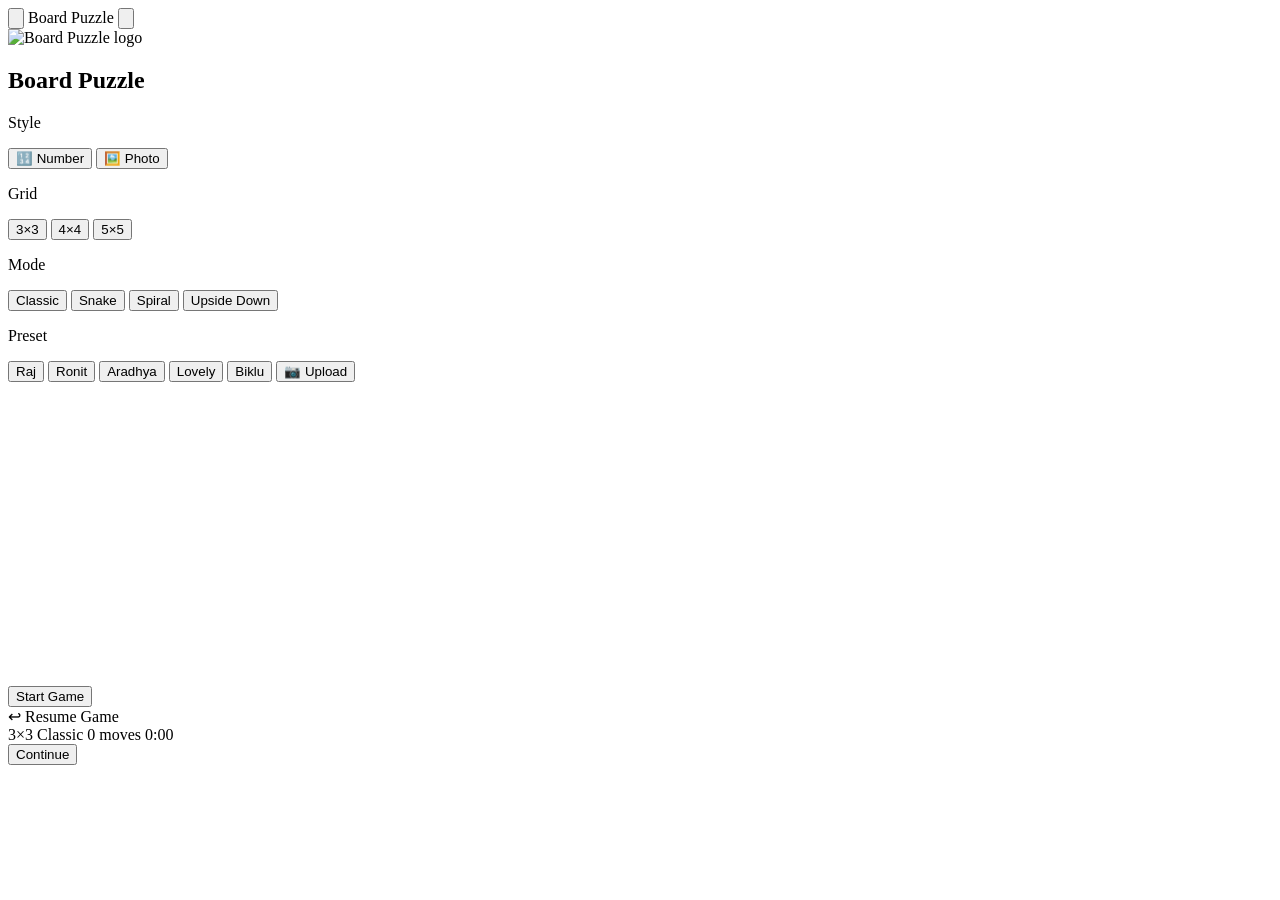
==== index.html @ 01c14b77 "Create index.html" ====
<!DOCTYPE html>
<html lang="en">
<head>
  <meta charset="UTF-8">
  <meta name="viewport" content="width=device-width, initial-scale=1.0, viewport-fit=cover">
  <meta name="theme-color" content="#8B5E3C" media="(prefers-color-scheme: light)">
  <meta name="theme-color" content="#130C04"  media="(prefers-color-scheme: dark)">
  <meta name="description" content="Board Puzzle — Premium offline sliding puzzle game">
  <meta name="apple-mobile-web-app-capable" content="yes">
  <meta name="apple-mobile-web-app-status-bar-style" content="default">
  <meta name="apple-mobile-web-app-title" content="Board Puzzle">

  <!-- Security: disable right-click / context menu -->
  <meta name="format-detection" content="telephone=no">

  <title>Board Puzzle</title>

  <link rel="manifest" href="manifest.json">
  <link rel="apple-touch-icon" href="assets/logo.png">
  <link rel="icon" type="image/png" href="assets/logo.png">

  <link rel="stylesheet" href="css/style.css">
  <link rel="stylesheet" href="css/popup.css">
</head>

<body>
<!-- ── Security: disable context menu & image save ──────────────────────── -->
<script>
  document.addEventListener('contextmenu', e => e.preventDefault());
  document.addEventListener('selectstart', e => e.preventDefault());
  document.addEventListener('dragstart',   e => e.preventDefault());
</script>

<!-- ════════════════════════════════════════════════════════════════════════
     HOME PAGE
════════════════════════════════════════════════════════════════════════ -->
<main class="home-page">

  <!-- ── Top bar ──────────────────────────────────────────────────────── -->
  <header class="top-bar" role="banner">
    <!-- Info button (left) -->
    <button id="infoBtn" class="icon-btn" aria-label="Information">
      <svg viewBox="0 0 24 24" fill="none" stroke="currentColor" stroke-width="2" stroke-linecap="round" stroke-linejoin="round">
        <circle cx="12" cy="12" r="10"/>
        <line x1="12" y1="16" x2="12" y2="12"/>
        <line x1="12" y1="8"  x2="12.01" y2="8"/>
      </svg>
    </button>

    <!-- App title (center placeholder) -->
    <span class="sr-only">Board Puzzle</span>

    <!-- Dashboard button (right) -->
    <button id="dashBtn" class="icon-btn" aria-label="Dashboard">
      <svg viewBox="0 0 24 24" fill="none" stroke="currentColor" stroke-width="2" stroke-linecap="round" stroke-linejoin="round">
        <rect x="3" y="3" width="7" height="7" rx="1"/>
        <rect x="14" y="3" width="7" height="7" rx="1"/>
        <rect x="3" y="14" width="7" height="7" rx="1"/>
        <rect x="14" y="14" width="7" height="7" rx="1"/>
      </svg>
    </button>
  </header>

  <!-- ── Logo ─────────────────────────────────────────────────────────── -->
  <section class="logo-area" aria-label="App logo">
    <img src="assets/logo.png" alt="Board Puzzle logo" class="logo-img" loading="eager">
    <h1 class="logo-name">Board Puzzle</h1>
  </section>

  <!-- ── Style selector ───────────────────────────────────────────────── -->
  <section class="section" aria-label="Style selection">
    <p class="section-label">Style</p>
    <div class="style-selector" role="group" aria-label="Choose style">
      <button class="style-btn" data-style="number" aria-pressed="true">🔢 Number</button>
      <button class="style-btn" data-style="photo"  aria-pressed="false">🖼️ Photo</button>
    </div>
  </section>

  <!-- ── Grid selector ────────────────────────────────────────────────── -->
  <section class="section" aria-label="Grid size selection">
    <p class="section-label">Grid</p>
    <div class="grid-selector" role="group" aria-label="Choose grid size">
      <button class="grid-btn active" data-grid="3" aria-pressed="true">3×3</button>
      <button class="grid-btn"        data-grid="4" aria-pressed="false">4×4</button>
      <button class="grid-btn"        data-grid="5" aria-pressed="false">5×5</button>
    </div>
  </section>

  <!-- ── Mode selector (Number) ───────────────────────────────────────── -->
  <section class="section" id="numModeSection" aria-label="Number mode selection">
    <p class="section-label">Mode</p>
    <div class="mode-selector" role="group" aria-label="Choose number mode">
      <button class="mode-btn active" data-mode="classic"     aria-pressed="true">Classic</button>
      <button class="mode-btn"        data-mode="snake"       aria-pressed="false">Snake</button>
      <button class="mode-btn"        data-mode="spiral"      aria-pressed="false">Spiral</button>
      <button class="mode-btn"        data-mode="upside-down" aria-pressed="false">Upside Down</button>
    </div>
  </section>

  <!-- ── Preset selector (Photo) ──────────────────────────────────────── -->
  <section class="section hidden" id="photoModeSection" aria-label="Photo preset selection">
    <p class="section-label">Preset</p>
    <div class="preset-selector" role="group" aria-label="Choose photo preset">
      <button class="preset-btn active" data-preset="1" aria-pressed="true">Raj</button>
      <button class="preset-btn"        data-preset="2" aria-pressed="false">Ronit</button>
      <button class="preset-btn"        data-preset="3" aria-pressed="false">Aradhya</button>
      <button class="preset-btn"        data-preset="4" aria-pressed="false">Lovely</button>
      <button class="preset-btn"        data-preset="5" aria-pressed="false">Biklu</button>
      <button class="upload-btn" id="uploadBtn" aria-label="Upload your image">
        📷 Upload
      </button>
    </div>
    <input type="file" id="photoUpload" accept="image/*" style="display:none" aria-hidden="true">
  </section>

  <!-- ── Live Preview ──────────────────────────────────────────────────── -->
  <section class="preview-section" aria-label="Live board preview">
    <div class="preview-card" aria-hidden="true">
      <canvas id="previewCanvas" width="300" height="300" aria-label="Board preview"></canvas>
    </div>
  </section>

  <!-- ── Start button ──────────────────────────────────────────────────── -->
  <div class="start-btn-wrap">
    <button id="startBtn" class="start-btn" aria-label="Start new game">
      Start Game
    </button>
  </div>

  <!-- ── Resume card (shown if unfinished game exists) ─────────────────── -->
  <div class="resume-card" id="resumeCard" role="region" aria-label="Resume game">
    <div class="resume-header">↩ Resume Game</div>
    <div class="resume-info">
      <span class="resume-badge resume-grid">3×3</span>
      <span class="resume-badge resume-mode">Classic</span>
      <span class="resume-badge resume-moves">0 moves</span>
      <span class="resume-badge resume-time">0:00</span>
    </div>
    <button id="resumeBtn" class="resume-btn">Continue</button>
  </div>

</main><!-- /home-page -->


<!-- ════════════════════════════════════════════════════════════════════════
     DASHBOARD DRAWER (left slide-in)
════════════════════════════════════════════════════════════════════════ -->
<aside id="dashDrawer" class="drawer" role="complementary" aria-label="Dashboard">
  <div class="dash-inner">
    <!-- Rendered dynamically by dashboard.js -->
  </div>
</aside>


<!-- ════════════════════════════════════════════════════════════════════════
     INFO DRAWER (right slide-in)
════════════════════════════════════════════════════════════════════════ -->
<aside id="infoDrawer" class="drawer right" role="complementary" aria-label="Information">
  <!-- Rendered dynamically by app.js buildInfoDrawer() -->
</aside>


<!-- ── Scripts (order matters — dependencies before consumers) ─────────── -->
<script src="js/storage.js"></script>
<script src="js/sound.js"></script>
<script src="js/board.js"></script>
<script src="js/image.js"></script>
<script src="js/animation.js"></script>
<script src="js/dashboard.js"></script>
<script src="js/popup.js"></script>
<script src="js/app.js"></script>

</body>
</html>
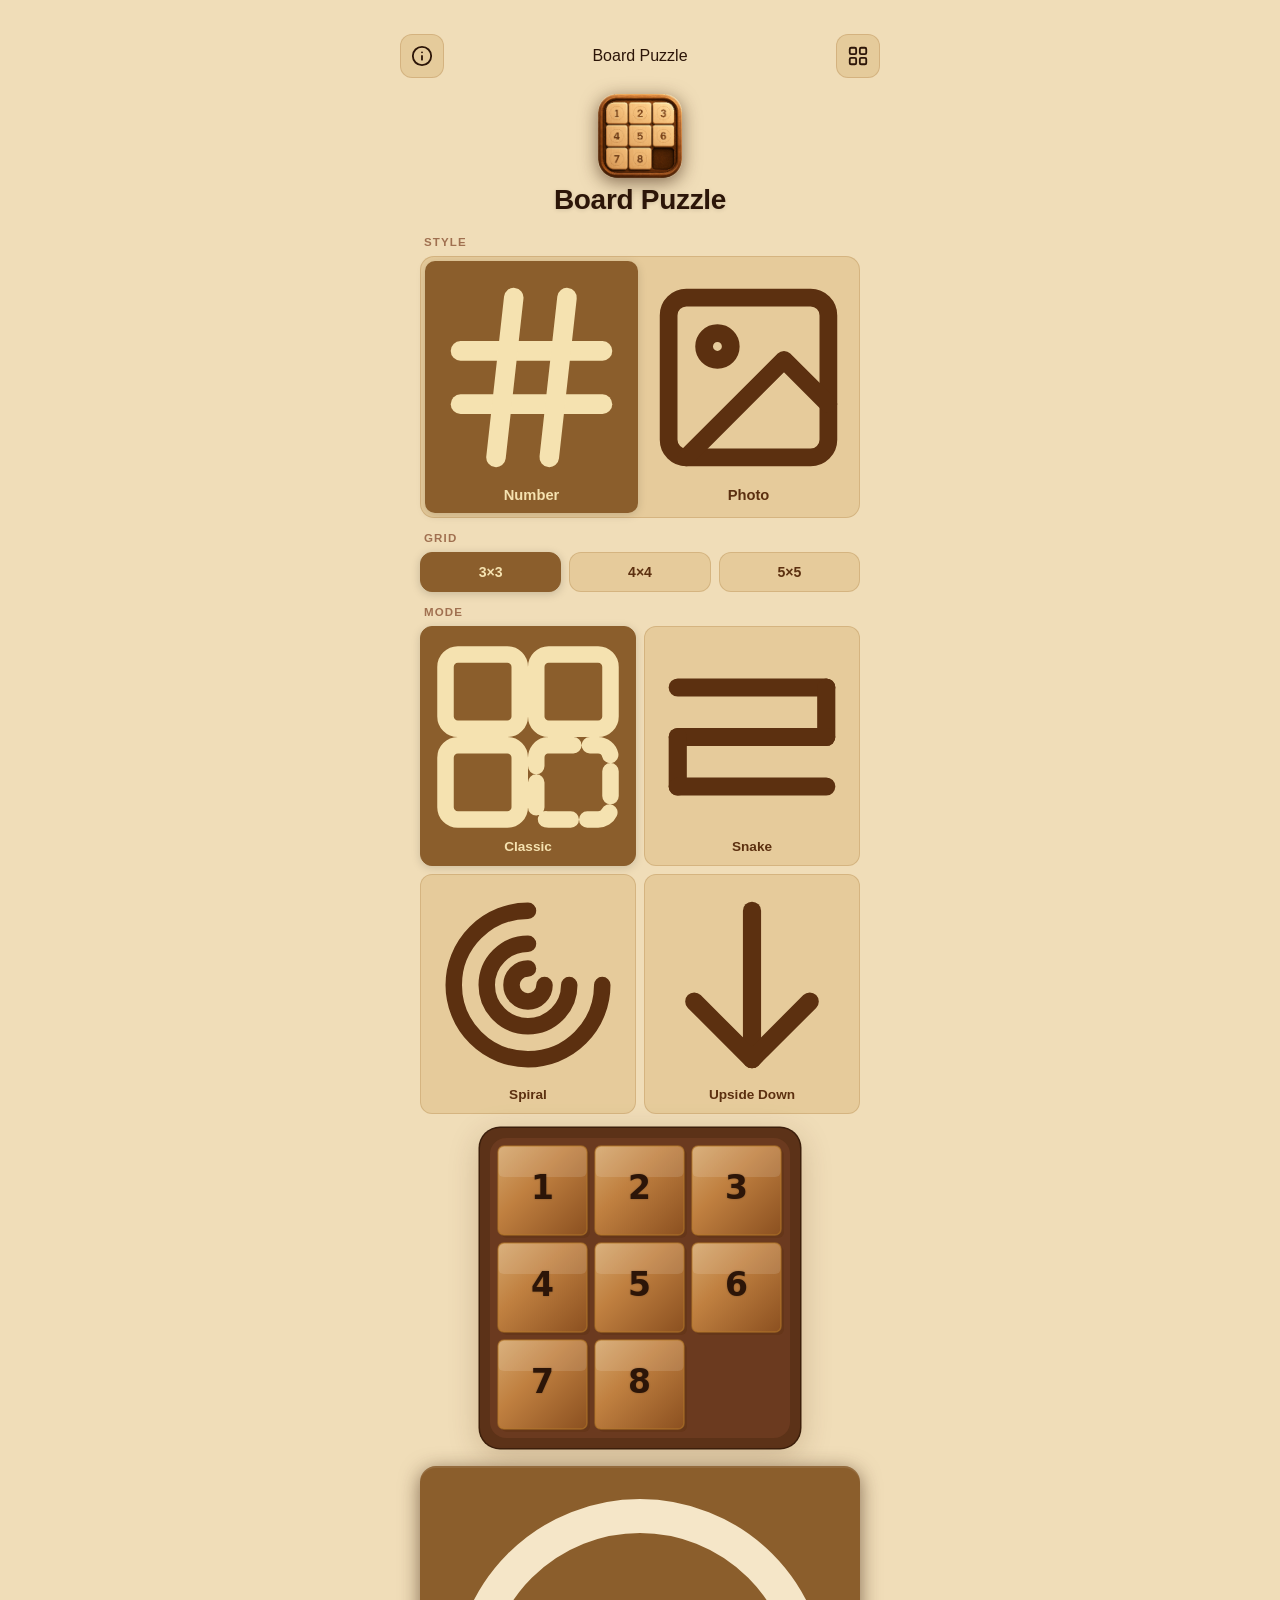
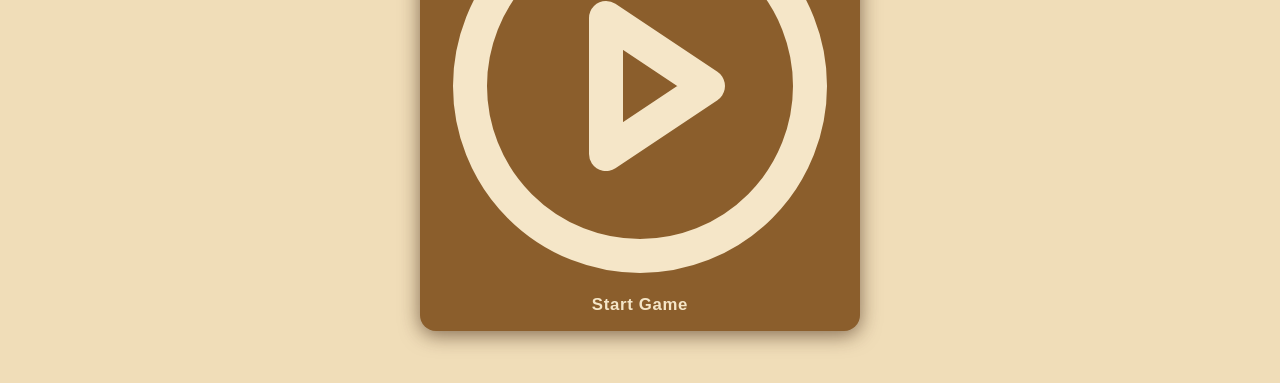
==== commit dcf5ac66: "Update index.html" ====
--- a/index.html
+++ b/index.html
@@ -9,74 +9,72 @@
   <meta name="apple-mobile-web-app-capable" content="yes">
   <meta name="apple-mobile-web-app-status-bar-style" content="default">
   <meta name="apple-mobile-web-app-title" content="Board Puzzle">
-
-  <!-- Security: disable right-click / context menu -->
   <meta name="format-detection" content="telephone=no">
-
   <title>Board Puzzle</title>
-
   <link rel="manifest" href="manifest.json">
   <link rel="apple-touch-icon" href="assets/logo.png">
   <link rel="icon" type="image/png" href="assets/logo.png">
-
   <link rel="stylesheet" href="css/style.css">
   <link rel="stylesheet" href="css/popup.css">
 </head>
-
 <body>
-<!-- ── Security: disable context menu & image save ──────────────────────── -->
 <script>
   document.addEventListener('contextmenu', e => e.preventDefault());
   document.addEventListener('selectstart', e => e.preventDefault());
   document.addEventListener('dragstart',   e => e.preventDefault());
 </script>
 
-<!-- ════════════════════════════════════════════════════════════════════════
-     HOME PAGE
-════════════════════════════════════════════════════════════════════════ -->
 <main class="home-page">
 
-  <!-- ── Top bar ──────────────────────────────────────────────────────── -->
+  <!-- ── Top bar ────────────────────────────────────────────────────── -->
   <header class="top-bar" role="banner">
-    <!-- Info button (left) -->
     <button id="infoBtn" class="icon-btn" aria-label="Information">
       <svg viewBox="0 0 24 24" fill="none" stroke="currentColor" stroke-width="2" stroke-linecap="round" stroke-linejoin="round">
         <circle cx="12" cy="12" r="10"/>
         <line x1="12" y1="16" x2="12" y2="12"/>
-        <line x1="12" y1="8"  x2="12.01" y2="8"/>
-      </svg>
-    </button>
-
-    <!-- App title (center placeholder) -->
+        <line x1="12" y1="8" x2="12.01" y2="8"/>
+      </svg>
+    </button>
     <span class="sr-only">Board Puzzle</span>
-
-    <!-- Dashboard button (right) -->
     <button id="dashBtn" class="icon-btn" aria-label="Dashboard">
-      <svg viewBox="0 0 24 24" fill="none" stroke="currentColor" stroke-width="2" stroke-linecap="round" stroke-linejoin="round">
-        <rect x="3" y="3" width="7" height="7" rx="1"/>
-        <rect x="14" y="3" width="7" height="7" rx="1"/>
-        <rect x="3" y="14" width="7" height="7" rx="1"/>
-        <rect x="14" y="14" width="7" height="7" rx="1"/>
+      <svg viewBox="0 0 24 24" fill="none" stroke="currentColor" stroke-width="2" stroke-linecap="round">
+        <rect x="3" y="3" width="7" height="7" rx="1.5"/>
+        <rect x="14" y="3" width="7" height="7" rx="1.5"/>
+        <rect x="3" y="14" width="7" height="7" rx="1.5"/>
+        <rect x="14" y="14" width="7" height="7" rx="1.5"/>
       </svg>
     </button>
   </header>
 
-  <!-- ── Logo ─────────────────────────────────────────────────────────── -->
+  <!-- ── Logo ───────────────────────────────────────────────────────── -->
   <section class="logo-area" aria-label="App logo">
     <img src="assets/logo.png" alt="Board Puzzle logo" class="logo-img" loading="eager">
     <h1 class="logo-name">Board Puzzle</h1>
   </section>
 
-  <!-- ── Style selector ───────────────────────────────────────────────── -->
+  <!-- ── Style selector ─────────────────────────────────────────────── -->
   <section class="section" aria-label="Style selection">
     <p class="section-label">Style</p>
     <div class="style-selector" role="group" aria-label="Choose style">
-      <button class="style-btn" data-style="number" aria-pressed="true">🔢 Number</button>
-      <button class="style-btn" data-style="photo"  aria-pressed="false">🖼️ Photo</button>
-    </div>
-  </section>
-
-  <!-- ── Grid selector ────────────────────────────────────────────────── -->
+      <button class="style-btn" data-style="number" aria-pressed="true">
+        <svg class="btn-icon" viewBox="0 0 24 24" fill="none" stroke="currentColor" stroke-width="2.2" stroke-linecap="round" aria-hidden="true">
+          <line x1="4" y1="9" x2="20" y2="9"/><line x1="4" y1="15" x2="20" y2="15"/>
+          <line x1="10" y1="3" x2="8" y2="21"/><line x1="16" y1="3" x2="14" y2="21"/>
+        </svg>
+        Number
+      </button>
+      <button class="style-btn" data-style="photo" aria-pressed="false">
+        <svg class="btn-icon" viewBox="0 0 24 24" fill="none" stroke="currentColor" stroke-width="2" stroke-linecap="round" stroke-linejoin="round" aria-hidden="true">
+          <rect x="3" y="3" width="18" height="18" rx="2"/>
+          <circle cx="8.5" cy="8.5" r="1.5"/>
+          <polyline points="21 15 16 10 5 21"/>
+        </svg>
+        Photo
+      </button>
+    </div>
+  </section>
+
+  <!-- ── Grid selector ──────────────────────────────────────────────── -->
   <section class="section" aria-label="Grid size selection">
     <p class="section-label">Grid</p>
     <div class="grid-selector" role="group" aria-label="Choose grid size">
@@ -86,18 +84,53 @@
     </div>
   </section>
 
-  <!-- ── Mode selector (Number) ───────────────────────────────────────── -->
+  <!-- ── Number mode selector ───────────────────────────────────────── -->
   <section class="section" id="numModeSection" aria-label="Number mode selection">
     <p class="section-label">Mode</p>
     <div class="mode-selector" role="group" aria-label="Choose number mode">
-      <button class="mode-btn active" data-mode="classic"     aria-pressed="true">Classic</button>
-      <button class="mode-btn"        data-mode="snake"       aria-pressed="false">Snake</button>
-      <button class="mode-btn"        data-mode="spiral"      aria-pressed="false">Spiral</button>
-      <button class="mode-btn"        data-mode="upside-down" aria-pressed="false">Upside Down</button>
-    </div>
-  </section>
-
-  <!-- ── Preset selector (Photo) ──────────────────────────────────────── -->
+
+      <button class="mode-btn active" data-mode="classic" aria-pressed="true">
+        <svg class="btn-icon" viewBox="0 0 24 24" fill="none" stroke="currentColor" stroke-width="2" stroke-linecap="round" aria-hidden="true">
+          <rect x="2" y="2" width="9" height="9" rx="1.5"/>
+          <rect x="13" y="2" width="9" height="9" rx="1.5"/>
+          <rect x="2" y="13" width="9" height="9" rx="1.5"/>
+          <rect x="13" y="13" width="9" height="9" rx="1.5" stroke-dasharray="3 2"/>
+        </svg>
+        Classic
+      </button>
+
+      <button class="mode-btn" data-mode="snake" aria-pressed="false">
+        <svg class="btn-icon" viewBox="0 0 24 24" fill="none" stroke="currentColor" stroke-width="2.2" stroke-linecap="round" stroke-linejoin="round" aria-hidden="true">
+          <polyline points="3 6 21 6"/>
+          <polyline points="21 6 21 12"/>
+          <polyline points="21 12 3 12"/>
+          <polyline points="3 12 3 18"/>
+          <polyline points="3 18 21 18"/>
+        </svg>
+        Snake
+      </button>
+
+      <button class="mode-btn" data-mode="spiral" aria-pressed="false">
+        <svg class="btn-icon" viewBox="0 0 24 24" fill="none" stroke="currentColor" stroke-width="2" stroke-linecap="round" aria-hidden="true">
+          <path d="M21 12a9 9 0 1 1-9-9"/>
+          <path d="M12 7a5 5 0 1 0 5 5"/>
+          <path d="M14 12a2 2 0 1 1-2-2"/>
+        </svg>
+        Spiral
+      </button>
+
+      <button class="mode-btn" data-mode="upside-down" aria-pressed="false">
+        <svg class="btn-icon" viewBox="0 0 24 24" fill="none" stroke="currentColor" stroke-width="2.2" stroke-linecap="round" stroke-linejoin="round" aria-hidden="true">
+          <line x1="12" y1="3" x2="12" y2="21"/>
+          <polyline points="19 14 12 21 5 14"/>
+        </svg>
+        Upside Down
+      </button>
+
+    </div>
+  </section>
+
+  <!-- ── Photo preset selector ──────────────────────────────────────── -->
   <section class="section hidden" id="photoModeSection" aria-label="Photo preset selection">
     <p class="section-label">Preset</p>
     <div class="preset-selector" role="group" aria-label="Choose photo preset">
@@ -106,62 +139,73 @@
       <button class="preset-btn"        data-preset="3" aria-pressed="false">Aradhya</button>
       <button class="preset-btn"        data-preset="4" aria-pressed="false">Lovely</button>
       <button class="preset-btn"        data-preset="5" aria-pressed="false">Biklu</button>
-      <button class="upload-btn" id="uploadBtn" aria-label="Upload your image">
-        📷 Upload
+      <button class="upload-btn" id="uploadBtn" aria-label="Upload your own image">
+        <svg class="btn-icon" viewBox="0 0 24 24" fill="none" stroke="currentColor" stroke-width="2" stroke-linecap="round" stroke-linejoin="round" aria-hidden="true">
+          <path d="M21 15v4a2 2 0 0 1-2 2H5a2 2 0 0 1-2-2v-4"/>
+          <polyline points="17 8 12 3 7 8"/>
+          <line x1="12" y1="3" x2="12" y2="15"/>
+        </svg>
+        Upload
       </button>
     </div>
     <input type="file" id="photoUpload" accept="image/*" style="display:none" aria-hidden="true">
   </section>
 
-  <!-- ── Live Preview ──────────────────────────────────────────────────── -->
+  <!-- ── Live Preview ────────────────────────────────────────────────── -->
   <section class="preview-section" aria-label="Live board preview">
     <div class="preview-card" aria-hidden="true">
       <canvas id="previewCanvas" width="300" height="300" aria-label="Board preview"></canvas>
     </div>
   </section>
 
-  <!-- ── Start button ──────────────────────────────────────────────────── -->
+  <!-- ── Start button ───────────────────────────────────────────────── -->
   <div class="start-btn-wrap">
     <button id="startBtn" class="start-btn" aria-label="Start new game">
+      <svg class="btn-icon" viewBox="0 0 24 24" fill="none" stroke="currentColor" stroke-width="2" stroke-linecap="round" stroke-linejoin="round" aria-hidden="true">
+        <circle cx="12" cy="12" r="10"/>
+        <polygon points="10 8 16 12 10 16 10 8"/>
+      </svg>
       Start Game
     </button>
   </div>
 
-  <!-- ── Resume card (shown if unfinished game exists) ─────────────────── -->
+  <!-- ── Resume card ────────────────────────────────────────────────── -->
   <div class="resume-card" id="resumeCard" role="region" aria-label="Resume game">
-    <div class="resume-header">↩ Resume Game</div>
+    <div class="resume-header">
+      <svg class="resume-header-icon" viewBox="0 0 24 24" fill="none" stroke="currentColor" stroke-width="2" stroke-linecap="round" stroke-linejoin="round" aria-hidden="true">
+        <path d="M1 4v6h6"/><path d="M23 20v-6h-6"/>
+        <path d="M20.49 9A9 9 0 0 0 5.64 5.64L1 10M23 14l-4.64 4.36A9 9 0 0 1 3.51 15"/>
+      </svg>
+      Resume Game
+    </div>
     <div class="resume-info">
       <span class="resume-badge resume-grid">3×3</span>
       <span class="resume-badge resume-mode">Classic</span>
       <span class="resume-badge resume-moves">0 moves</span>
       <span class="resume-badge resume-time">0:00</span>
     </div>
-    <button id="resumeBtn" class="resume-btn">Continue</button>
+    <button id="resumeBtn" class="resume-btn">
+      <svg class="btn-icon" viewBox="0 0 24 24" fill="none" stroke="currentColor" stroke-width="2.2" stroke-linecap="round" stroke-linejoin="round" aria-hidden="true">
+        <polygon points="5 3 19 12 5 21 5 3"/>
+      </svg>
+      Continue
+    </button>
   </div>
 
-</main><!-- /home-page -->
-
-
-<!-- ════════════════════════════════════════════════════════════════════════
-     DASHBOARD DRAWER (left slide-in)
-════════════════════════════════════════════════════════════════════════ -->
+</main>
+
+<!-- ── Dashboard Drawer ────────────────────────────────────────────────── -->
 <aside id="dashDrawer" class="drawer" role="complementary" aria-label="Dashboard">
-  <div class="dash-inner">
-    <!-- Rendered dynamically by dashboard.js -->
-  </div>
+  <div class="dash-inner"></div>
 </aside>
 
-
-<!-- ════════════════════════════════════════════════════════════════════════
-     INFO DRAWER (right slide-in)
-════════════════════════════════════════════════════════════════════════ -->
+<!-- ── Info Drawer ─────────────────────────────────────────────────────── -->
 <aside id="infoDrawer" class="drawer right" role="complementary" aria-label="Information">
-  <!-- Rendered dynamically by app.js buildInfoDrawer() -->
 </aside>
 
-
-<!-- ── Scripts (order matters — dependencies before consumers) ─────────── -->
+<!-- ── Scripts ────────────────────────────────────────────────────────── -->
 <script src="js/storage.js"></script>
+<script src="js/icons.js"></script>
 <script src="js/sound.js"></script>
 <script src="js/board.js"></script>
 <script src="js/image.js"></script>
@@ -169,6 +213,5 @@
 <script src="js/dashboard.js"></script>
 <script src="js/popup.js"></script>
 <script src="js/app.js"></script>
-
 </body>
 </html>
--- a/css/style.css
+++ b/css/style.css
@@ -0,0 +1,756 @@
+/* ============================================================
+   Board Puzzle — style.css
+   Global variables, theme tokens, home screen layout,
+   drawers, resume card, selector UI, and page transitions.
+   ============================================================ */
+
+/* ── Google-like system font stack for clean mobile look ───────────────── */
+*, *::before, *::after { box-sizing: border-box; margin: 0; padding: 0; }
+
+/* ============================================================
+   DESIGN TOKENS — Light (Wood) Theme
+   ============================================================ */
+:root {
+  /* Board & tiles */
+  --board-bg:          #5C3218;
+  --board-border:      #3A1E0C;
+  --board-shadow:      rgba(58, 30, 12, 0.6);
+
+  --tile-top:          #D4A56A;
+  --tile-mid:          #B87840;
+  --tile-bot:          #7A4520;
+  --tile-border:       #A06030;
+  --tile-shine:        rgba(255, 235, 190, 0.28);
+  --tile-text:         #2C1508;
+  --tile-shadow:       rgba(80, 40, 10, 0.5);
+  --tile-radius:       10px;
+
+  /* App background */
+  --bg-page:           #F0DDB8;
+  --bg-card:           rgba(210, 170, 100, 0.35);
+  --bg-glass:          rgba(245, 228, 190, 0.88);
+  --bg-section:        rgba(200, 155, 80, 0.20);
+
+  /* Typography */
+  --text-primary:      #2C1508;
+  --text-secondary:    #6B3A18;
+  --text-accent:       #5C2E08;
+  --text-muted:        #A07050;
+
+  /* Accent / gold */
+  --accent:            #C8941E;
+  --accent-hover:      #D4A830;
+  --accent-glow:       rgba(200, 148, 30, 0.35);
+
+  /* UI elements */
+  --btn-primary-bg:    #8B5E2C;
+  --btn-primary-text:  #F5E6C8;
+  --btn-secondary-bg:  rgba(200, 155, 80, 0.30);
+  --btn-secondary-text:#3A1E08;
+  --btn-radius:        12px;
+  --btn-hover-lift:    translateY(-2px);
+
+  --selector-bg:       rgba(200, 150, 70, 0.25);
+  --selector-active:   #8B5E2C;
+  --selector-text:     #5C3010;
+  --selector-active-text: #F5E2B0;
+
+  --divider:           rgba(160, 110, 50, 0.25);
+  --shadow-card:       0 4px 20px rgba(80, 40, 10, 0.15);
+  --shadow-elevated:   0 8px 32px rgba(80, 40, 10, 0.22);
+
+  /* Drawer */
+  --drawer-bg:         #F0D9B0;
+  --drawer-border:     rgba(180, 130, 60, 0.3);
+
+  /* Resume card */
+  --resume-bg:         rgba(220, 175, 100, 0.35);
+  --resume-border:     rgba(180, 130, 60, 0.4);
+
+  /* Scrollbar */
+  scrollbar-width: thin;
+  scrollbar-color: var(--accent) transparent;
+}
+
+/* ============================================================
+   DESIGN TOKENS — Dark Theme
+   ============================================================ */
+[data-theme="dark"] {
+  --board-bg:          #130C04;
+  --board-border:      #080502;
+  --board-shadow:      rgba(0, 0, 0, 0.8);
+
+  --tile-top:          #3A2810;
+  --tile-mid:          #2A1C0A;
+  --tile-bot:          #160E04;
+  --tile-border:       rgba(200, 155, 60, 0.30);
+  --tile-shine:        rgba(255, 220, 120, 0.08);
+  --tile-text:         #E8D5A3;
+  --tile-shadow:       rgba(0, 0, 0, 0.7);
+
+  --bg-page:           #0F0A04;
+  --bg-card:           rgba(40, 26, 10, 0.75);
+  --bg-glass:          rgba(22, 14, 6, 0.92);
+  --bg-section:        rgba(50, 34, 12, 0.50);
+
+  --text-primary:      #E8D5A3;
+  --text-secondary:    #B08840;
+  --text-accent:       #D4A835;
+  --text-muted:        #6B5030;
+
+  --accent:            #C9A227;
+  --accent-hover:      #E0B838;
+  --accent-glow:       rgba(200, 162, 39, 0.30);
+
+  --btn-primary-bg:    #C9A227;
+  --btn-primary-text:  #1A1008;
+  --btn-secondary-bg:  rgba(60, 40, 15, 0.70);
+  --btn-secondary-text:#C9A227;
+
+  --selector-bg:       rgba(40, 26, 10, 0.60);
+  --selector-active:   #C9A227;
+  --selector-text:     #A08040;
+  --selector-active-text: #1A1008;
+
+  --divider:           rgba(100, 70, 25, 0.35);
+  --shadow-card:       0 4px 20px rgba(0, 0, 0, 0.45);
+  --shadow-elevated:   0 8px 32px rgba(0, 0, 0, 0.60);
+
+  --drawer-bg:         #1A1208;
+  --drawer-border:     rgba(100, 70, 25, 0.40);
+
+  --resume-bg:         rgba(40, 26, 10, 0.75);
+  --resume-border:     rgba(160, 120, 40, 0.4);
+}
+
+/* ============================================================
+   BASE
+   ============================================================ */
+html { font-size: 16px; -webkit-text-size-adjust: 100%; }
+
+body {
+  font-family: -apple-system, BlinkMacSystemFont, 'Segoe UI', Roboto, sans-serif;
+  background-color: var(--bg-page);
+  color: var(--text-primary);
+  min-height: 100dvh;
+  overflow-x: hidden;
+  user-select: none;
+  -webkit-user-select: none;
+  -webkit-touch-callout: none;
+  transition: background-color 0.3s ease, color 0.3s ease;
+}
+
+/* Prevent image drag / context-menu on assets */
+img { -webkit-user-drag: none; user-drag: none; pointer-events: none; }
+canvas { touch-action: none; }
+
+/* ============================================================
+   HOME LAYOUT
+   ============================================================ */
+.home-page {
+  display: flex;
+  flex-direction: column;
+  align-items: center;
+  min-height: 100dvh;
+  padding: 0 16px 32px;
+  padding-top: env(safe-area-inset-top, 0);
+}
+
+/* ── Top bar ──────────────────────────────────────────────────────────── */
+.top-bar {
+  width: 100%;
+  max-width: 480px;
+  display: flex;
+  align-items: center;
+  justify-content: space-between;
+  padding: 14px 0 8px;
+}
+
+.icon-btn {
+  width: 44px; height: 44px;
+  display: flex; align-items: center; justify-content: center;
+  background: var(--bg-card);
+  border: 1.5px solid var(--divider);
+  border-radius: 12px;
+  cursor: pointer;
+  color: var(--text-primary);
+  transition: background 0.18s, transform 0.15s;
+  -webkit-tap-highlight-color: transparent;
+  position: relative; overflow: hidden;
+}
+.icon-btn:hover { background: var(--bg-section); transform: var(--btn-hover-lift); }
+.icon-btn:active { transform: scale(0.93); }
+.icon-btn svg { width: 22px; height: 22px; }
+
+/* ── Logo area ──────────────────────────────────────────────────────── */
+.logo-area {
+  display: flex;
+  flex-direction: column;
+  align-items: center;
+  gap: 6px;
+  margin: 8px 0 20px;
+}
+.logo-img {
+  width: 72px; height: 72px;
+  border-radius: 18px;
+  box-shadow: 0 4px 18px var(--board-shadow);
+  pointer-events: none;
+}
+.logo-name {
+  font-size: 1.55rem;
+  font-weight: 800;
+  letter-spacing: -0.3px;
+  color: var(--text-primary);
+  text-shadow: 0 1px 4px rgba(0,0,0,0.12);
+}
+
+/* ── Section wrapper ─────────────────────────────────────────────────── */
+.section {
+  width: 100%;
+  max-width: 440px;
+  margin-bottom: 14px;
+}
+
+.section-label {
+  font-size: 0.72rem;
+  font-weight: 700;
+  letter-spacing: 0.10em;
+  text-transform: uppercase;
+  color: var(--text-muted);
+  margin-bottom: 8px;
+  padding-left: 4px;
+}
+
+/* ── Style toggle (Number / Photo) ──────────────────────────────────── */
+.style-selector {
+  display: flex;
+  background: var(--selector-bg);
+  border-radius: 14px;
+  padding: 4px;
+  gap: 4px;
+  border: 1.5px solid var(--divider);
+}
+
+.style-btn {
+  flex: 1;
+  padding: 10px 0;
+  font-size: 0.92rem;
+  font-weight: 600;
+  text-align: center;
+  background: transparent;
+  border: none;
+  border-radius: 10px;
+  color: var(--selector-text);
+  cursor: pointer;
+  transition: background 0.18s, color 0.18s, transform 0.12s;
+  -webkit-tap-highlight-color: transparent;
+  position: relative; overflow: hidden;
+}
+.style-btn.active {
+  background: var(--selector-active);
+  color: var(--selector-active-text);
+  box-shadow: 0 2px 10px rgba(0,0,0,0.15);
+}
+.style-btn:active { transform: scale(0.96); }
+
+/* ── Grid selector ────────────────────────────────────────────────────── */
+.grid-selector {
+  display: flex;
+  gap: 8px;
+}
+
+.grid-btn {
+  flex: 1;
+  padding: 11px 4px;
+  font-size: 0.88rem;
+  font-weight: 700;
+  text-align: center;
+  background: var(--selector-bg);
+  border: 1.5px solid var(--divider);
+  border-radius: 12px;
+  color: var(--selector-text);
+  cursor: pointer;
+  transition: background 0.18s, color 0.18s, border-color 0.18s, transform 0.12s;
+  -webkit-tap-highlight-color: transparent;
+  position: relative; overflow: hidden;
+}
+.grid-btn.active {
+  background: var(--selector-active);
+  border-color: var(--selector-active);
+  color: var(--selector-active-text);
+  box-shadow: 0 2px 10px rgba(0,0,0,0.18);
+}
+.grid-btn.disabled, .grid-btn:disabled {
+  opacity: 0.35;
+  cursor: not-allowed;
+  pointer-events: none;
+}
+.grid-btn:not(:disabled):active { transform: scale(0.95); }
+
+/* ── Mode selector (number sub-modes) ───────────────────────────────── */
+.mode-selector {
+  display: grid;
+  grid-template-columns: 1fr 1fr;
+  gap: 8px;
+}
+
+.mode-btn {
+  padding: 11px 8px;
+  font-size: 0.85rem;
+  font-weight: 600;
+  text-align: center;
+  background: var(--selector-bg);
+  border: 1.5px solid var(--divider);
+  border-radius: 12px;
+  color: var(--selector-text);
+  cursor: pointer;
+  transition: background 0.18s, color 0.18s, border-color 0.18s, transform 0.12s;
+  -webkit-tap-highlight-color: transparent;
+  position: relative; overflow: hidden;
+}
+.mode-btn.active {
+  background: var(--selector-active);
+  border-color: var(--selector-active);
+  color: var(--selector-active-text);
+  box-shadow: 0 2px 10px rgba(0,0,0,0.15);
+}
+.mode-btn:active { transform: scale(0.95); }
+
+/* ── Photo preset buttons ────────────────────────────────────────────── */
+.preset-selector {
+  display: flex;
+  flex-wrap: wrap;
+  gap: 8px;
+  align-items: center;
+}
+
+.preset-btn {
+  flex: 1;
+  min-width: 56px;
+  max-width: 90px;
+  padding: 10px 6px;
+  font-size: 0.78rem;
+  font-weight: 600;
+  text-align: center;
+  background: var(--selector-bg);
+  border: 1.5px solid var(--divider);
+  border-radius: 12px;
+  color: var(--selector-text);
+  cursor: pointer;
+  transition: background 0.18s, color 0.18s, border-color 0.18s, transform 0.12s;
+  -webkit-tap-highlight-color: transparent;
+  position: relative; overflow: hidden;
+}
+.preset-btn.active {
+  background: var(--selector-active);
+  border-color: var(--selector-active);
+  color: var(--selector-active-text);
+}
+.preset-btn:active { transform: scale(0.95); }
+
+.upload-btn {
+  flex: 1;
+  min-width: 90px;
+  padding: 10px 8px;
+  font-size: 0.82rem;
+  font-weight: 600;
+  text-align: center;
+  background: transparent;
+  border: 1.5px dashed var(--accent);
+  border-radius: 12px;
+  color: var(--accent);
+  cursor: pointer;
+  transition: background 0.18s, transform 0.12s;
+  -webkit-tap-highlight-color: transparent;
+}
+.upload-btn:hover { background: var(--accent-glow); }
+.upload-btn:active { transform: scale(0.95); }
+
+/* ── Live Preview card ───────────────────────────────────────────────── */
+.preview-section {
+  width: 100%;
+  max-width: 440px;
+  margin-bottom: 18px;
+}
+
+.preview-card {
+  background: var(--board-bg);
+  border-radius: 20px;
+  box-shadow: var(--shadow-elevated), 0 0 0 1.5px var(--board-border);
+  overflow: hidden;
+  display: flex;
+  align-items: center;
+  justify-content: center;
+  padding: 10px;
+  aspect-ratio: 1;
+}
+
+#previewCanvas {
+  border-radius: 12px;
+  width: 100%;
+  height: 100%;
+  display: block;
+}
+
+/* ── Start button ─────────────────────────────────────────────────────── */
+.start-btn-wrap {
+  width: 100%;
+  max-width: 440px;
+  margin-bottom: 20px;
+}
+
+.start-btn {
+  width: 100%;
+  padding: 16px;
+  font-size: 1.05rem;
+  font-weight: 700;
+  letter-spacing: 0.04em;
+  background: var(--btn-primary-bg);
+  color: var(--btn-primary-text);
+  border: none;
+  border-radius: 16px;
+  cursor: pointer;
+  box-shadow: 0 4px 20px var(--board-shadow), 0 2px 0 rgba(255,255,255,0.08) inset;
+  transition: transform 0.15s, box-shadow 0.15s, background 0.18s;
+  -webkit-tap-highlight-color: transparent;
+  position: relative; overflow: hidden;
+}
+.start-btn:hover { transform: translateY(-2px); box-shadow: var(--shadow-elevated); }
+.start-btn:active { transform: scale(0.97); box-shadow: none; }
+
+/* ── Resume card ─────────────────────────────────────────────────────── */
+.resume-card {
+  width: 100%;
+  max-width: 440px;
+  background: var(--resume-bg);
+  border: 1.5px solid var(--resume-border);
+  border-radius: 16px;
+  padding: 14px 16px;
+  display: none; /* shown by JS */
+  margin-bottom: 16px;
+}
+
+.resume-header {
+  font-size: 0.7rem;
+  font-weight: 700;
+  letter-spacing: 0.10em;
+  text-transform: uppercase;
+  color: var(--text-muted);
+  margin-bottom: 10px;
+}
+
+.resume-info {
+  display: flex;
+  align-items: center;
+  gap: 10px;
+  flex-wrap: wrap;
+  margin-bottom: 12px;
+}
+
+.resume-badge {
+  padding: 4px 10px;
+  background: var(--bg-card);
+  border-radius: 8px;
+  font-size: 0.82rem;
+  font-weight: 600;
+  color: var(--text-primary);
+}
+
+.resume-btn {
+  width: 100%;
+  padding: 11px;
+  font-size: 0.9rem;
+  font-weight: 700;
+  background: var(--accent);
+  color: #1A1008;
+  border: none;
+  border-radius: 12px;
+  cursor: pointer;
+  transition: transform 0.15s, background 0.15s;
+  -webkit-tap-highlight-color: transparent;
+}
+.resume-btn:hover { background: var(--accent-hover); transform: translateY(-1px); }
+.resume-btn:active { transform: scale(0.97); }
+
+/* hidden utility */
+.hidden { display: none !important; }
+
+/* ============================================================
+   DRAWERS (Info + Dashboard)
+   ============================================================ */
+.drawer {
+  position: fixed;
+  top: 0; bottom: 0;
+  width: min(360px, 92vw);
+  background: var(--drawer-bg);
+  border-right: 1.5px solid var(--drawer-border);
+  z-index: 500;
+  overflow-y: auto;
+  transform: translateX(-100%);
+  transition: transform 0.26s cubic-bezier(0.25, 0.46, 0.45, 0.94);
+  padding-bottom: env(safe-area-inset-bottom, 0);
+}
+
+.drawer.right {
+  left: auto; right: 0;
+  border-right: none;
+  border-left: 1.5px solid var(--drawer-border);
+  transform: translateX(100%);
+}
+
+.drawer.open { transform: translateX(0); }
+
+/* Backdrop */
+.drawer::before {
+  content: '';
+  position: fixed;
+  inset: 0;
+  background: rgba(0,0,0,0.45);
+  opacity: 0;
+  pointer-events: none;
+  transition: opacity 0.26s;
+  z-index: -1;
+}
+.drawer.open::before { opacity: 1; pointer-events: auto; }
+
+.drawer-header {
+  display: flex;
+  align-items: center;
+  padding: 16px 16px 12px;
+  border-bottom: 1px solid var(--divider);
+  gap: 12px;
+  position: sticky;
+  top: 0;
+  background: var(--drawer-bg);
+  z-index: 10;
+}
+
+.drawer-close {
+  width: 36px; height: 36px;
+  display: flex; align-items: center; justify-content: center;
+  background: var(--bg-card);
+  border: 1px solid var(--divider);
+  border-radius: 10px;
+  cursor: pointer;
+  color: var(--text-primary);
+  transition: background 0.15s;
+  flex-shrink: 0;
+}
+.drawer-close:hover { background: var(--bg-section); }
+.drawer-close svg { width: 18px; height: 18px; }
+
+.drawer-title {
+  font-size: 1.1rem;
+  font-weight: 700;
+  color: var(--text-primary);
+}
+
+/* ── Info drawer nav ─────────────────────────────────────────────────── */
+#infoDrawer {
+  left: auto; right: 0;
+  border-right: none;
+  border-left: 1.5px solid var(--drawer-border);
+  transform: translateX(100%);
+}
+
+.info-nav { padding: 12px 12px; display: flex; flex-direction: column; gap: 4px; }
+
+.info-nav-btn {
+  display: flex;
+  align-items: center;
+  gap: 12px;
+  padding: 13px 14px;
+  background: transparent;
+  border: none;
+  border-radius: 12px;
+  cursor: pointer;
+  color: var(--text-primary);
+  font-size: 0.92rem;
+  font-weight: 500;
+  transition: background 0.15s;
+  width: 100%;
+  text-align: left;
+  -webkit-tap-highlight-color: transparent;
+}
+.info-nav-btn:hover { background: var(--bg-section); }
+.info-nav-btn:active { background: var(--bg-card); }
+
+.inb-icon { font-size: 1.25rem; width: 28px; text-align: center; flex-shrink: 0; }
+.inb-label { flex: 1; }
+.inb-arrow { color: var(--text-muted); flex-shrink: 0; }
+
+.info-footer {
+  padding: 20px 20px;
+  border-top: 1px solid var(--divider);
+  color: var(--text-muted);
+  font-size: 0.8rem;
+  text-align: center;
+  line-height: 1.6;
+  margin-top: auto;
+}
+.info-version { opacity: 0.6; margin-top: 4px; }
+
+/* ── Dashboard drawer ─────────────────────────────────────────────────── */
+#dashDrawer {
+  left: 0;
+  transform: translateX(-100%);
+}
+
+.dash-inner { padding: 0 0 32px; }
+
+.dash-header {
+  display: flex;
+  align-items: center;
+  gap: 12px;
+  padding: 16px 16px 12px;
+  border-bottom: 1px solid var(--divider);
+  position: sticky;
+  top: 0;
+  background: var(--drawer-bg);
+  z-index: 10;
+}
+
+.dash-close-btn {
+  width: 36px; height: 36px;
+  display: flex; align-items: center; justify-content: center;
+  background: var(--bg-card);
+  border: 1px solid var(--divider);
+  border-radius: 10px;
+  cursor: pointer;
+  color: var(--text-primary);
+}
+.dash-close-btn svg { width: 18px; height: 18px; }
+
+.dash-title {
+  font-size: 1.1rem;
+  font-weight: 700;
+  color: var(--text-primary);
+}
+
+.dash-stats-grid {
+  display: grid;
+  grid-template-columns: 1fr 1fr;
+  gap: 10px;
+  padding: 16px 14px 10px;
+}
+
+.stat-card {
+  background: var(--bg-card);
+  border: 1px solid var(--divider);
+  border-radius: 14px;
+  padding: 14px 12px;
+  text-align: center;
+}
+.stat-card.accent { border-color: var(--accent-glow); background: rgba(200, 148, 30, 0.12); }
+
+.stat-value {
+  font-size: 1.75rem;
+  font-weight: 800;
+  color: var(--text-primary);
+  line-height: 1;
+}
+.stat-card.accent .stat-value { color: var(--accent); }
+
+.stat-label {
+  font-size: 0.72rem;
+  font-weight: 600;
+  color: var(--text-muted);
+  text-transform: uppercase;
+  letter-spacing: 0.06em;
+  margin-top: 4px;
+}
+
+.dash-section-title {
+  padding: 10px 16px 8px;
+  font-size: 0.78rem;
+  font-weight: 700;
+  letter-spacing: 0.08em;
+  text-transform: uppercase;
+  color: var(--text-muted);
+  display: flex;
+  align-items: center;
+  gap: 8px;
+}
+
+.ach-count {
+  font-size: 0.75rem;
+  background: var(--bg-card);
+  padding: 2px 8px;
+  border-radius: 20px;
+  color: var(--text-secondary);
+  font-weight: 600;
+}
+
+.ach-list { padding: 0 12px 20px; display: flex; flex-direction: column; gap: 6px; }
+
+.ach-item {
+  display: flex;
+  align-items: center;
+  gap: 12px;
+  padding: 12px 14px;
+  background: var(--bg-card);
+  border: 1px solid var(--divider);
+  border-radius: 12px;
+  transition: opacity 0.2s;
+}
+.ach-item.locked { opacity: 0.45; filter: grayscale(0.7); }
+
+.ach-icon { font-size: 1.5rem; width: 32px; text-align: center; flex-shrink: 0; }
+
+.ach-title {
+  font-size: 0.88rem;
+  font-weight: 700;
+  color: var(--text-primary);
+  line-height: 1.2;
+}
+.ach-desc {
+  font-size: 0.75rem;
+  color: var(--text-muted);
+  margin-top: 2px;
+}
+
+/* ============================================================
+   RIPPLE WAVE (shared)
+   ============================================================ */
+.ripple-wave {
+  position: absolute;
+  border-radius: 50%;
+  pointer-events: none;
+  background: rgba(255,255,255,0.30);
+}
+
+/* ============================================================
+   RESPONSIVE
+   ============================================================ */
+@media (min-width: 480px) {
+  .home-page { padding-left: 24px; padding-right: 24px; }
+  .logo-img  { width: 84px; height: 84px; }
+  .logo-name { font-size: 1.75rem; }
+}
+
+@media (min-width: 768px) {
+  .home-page { padding-top: 20px; }
+  .preview-card { max-width: 320px; align-self: center; margin: 0 auto; }
+}
+
+/* ── Landscape phone ─────────────────────────────────────────────── */
+@media (max-height: 600px) and (orientation: landscape) {
+  .logo-area { flex-direction: row; gap: 14px; margin: 6px 0 12px; }
+  .logo-img  { width: 48px; height: 48px; }
+  .logo-name { font-size: 1.3rem; }
+  .section   { margin-bottom: 8px; }
+}
+
+/* ── Dark mode system preference (fallback for no JS) ─────────────── */
+@media (prefers-color-scheme: dark) {
+  :root:not([data-theme="light"]) {
+    --board-bg:     #130C04;
+    --board-border: #080502;
+    /* … rest handled by [data-theme="dark"] when JS applies the attribute */
+  }
+}
+
+/* ── Reduced motion ────────────────────────────────────────────────── */
+@media (prefers-reduced-motion: reduce) {
+  *, *::before, *::after { transition-duration: 0.01ms !important; animation-duration: 0.01ms !important; }
+}
--- a/css/popup.css
+++ b/css/popup.css
@@ -0,0 +1,356 @@
+/* ============================================================
+   Board Puzzle — popup.css
+   Modal overlay, win/pause/confirm dialogs, page-content body.
+   ============================================================ */
+
+/* ── Overlay backdrop ────────────────────────────────────────────────────── */
+.popup-overlay {
+  position: fixed;
+  inset: 0;
+  z-index: 900;
+  background: rgba(0, 0, 0, 0.58);
+  backdrop-filter: blur(6px);
+  -webkit-backdrop-filter: blur(6px);
+  display: none;
+  align-items: center;
+  justify-content: center;
+  padding: 20px 16px;
+  box-sizing: border-box;
+}
+
+.popup-overlay.visible { display: flex; }
+
+/* ── Content card ────────────────────────────────────────────────────────── */
+.popup-content {
+  position: relative;
+  background: var(--bg-glass);
+  border: 1.5px solid var(--divider);
+  border-radius: 24px;
+  box-shadow:
+    0 24px 60px rgba(0,0,0,0.40),
+    0 0 0 1px rgba(255,255,255,0.08) inset;
+  max-height: 88dvh;
+  overflow-y: auto;
+  overflow-x: hidden;
+  width: 100%;
+  max-width: 380px;
+  backdrop-filter: blur(16px);
+  -webkit-backdrop-filter: blur(16px);
+  /* Scrollbar */
+  scrollbar-width: thin;
+  scrollbar-color: var(--accent) transparent;
+}
+
+.popup-content.wide {
+  max-width: 480px;
+}
+
+/* ── Close button ────────────────────────────────────────────────────────── */
+.popup-close-btn {
+  position: sticky;
+  top: 12px;
+  left: 100%;
+  float: right;
+  margin: 12px 12px 0 0;
+  width: 36px; height: 36px;
+  display: flex; align-items: center; justify-content: center;
+  background: var(--bg-card);
+  border: 1px solid var(--divider);
+  border-radius: 10px;
+  cursor: pointer;
+  color: var(--text-primary);
+  transition: background 0.15s;
+  flex-shrink: 0;
+  z-index: 10;
+}
+.popup-close-btn:hover { background: var(--bg-section); }
+.popup-close-btn svg  { width: 18px; height: 18px; }
+
+/* ── Loading state ───────────────────────────────────────────────────────── */
+.popup-loading {
+  padding: 48px 24px;
+  display: flex;
+  flex-direction: column;
+  align-items: center;
+  gap: 16px;
+  color: var(--text-muted);
+  font-size: 0.9rem;
+}
+
+.popup-spinner {
+  width: 36px; height: 36px;
+  border: 3px solid var(--divider);
+  border-top-color: var(--accent);
+  border-radius: 50%;
+  animation: spin 0.8s linear infinite;
+}
+
+@keyframes spin { to { transform: rotate(360deg); } }
+
+/* ── Injected page content ───────────────────────────────────────────────── */
+.popup-page-body {
+  padding: 16px 24px 28px;
+  color: var(--text-primary);
+  line-height: 1.7;
+  clear: both;
+}
+
+.popup-page-body h1 {
+  font-size: 1.4rem;
+  font-weight: 800;
+  margin-bottom: 12px;
+  color: var(--text-primary);
+}
+.popup-page-body h2 {
+  font-size: 1.1rem;
+  font-weight: 700;
+  margin: 20px 0 8px;
+  color: var(--text-primary);
+}
+.popup-page-body h3 {
+  font-size: 0.95rem;
+  font-weight: 700;
+  margin: 16px 0 6px;
+  color: var(--text-secondary);
+}
+.popup-page-body p   { margin-bottom: 10px; font-size: 0.9rem; color: var(--text-secondary); }
+.popup-page-body ul,
+.popup-page-body ol  { padding-left: 20px; margin-bottom: 10px; }
+.popup-page-body li  { font-size: 0.88rem; color: var(--text-secondary); margin-bottom: 4px; }
+.popup-page-body strong { color: var(--text-primary); font-weight: 700; }
+.popup-page-body a   { color: var(--accent); text-decoration: none; }
+.popup-page-body hr  { border: none; border-top: 1px solid var(--divider); margin: 16px 0; }
+
+/* ── Win popup ───────────────────────────────────────────────────────────── */
+.win-popup {
+  padding: 28px 24px 28px;
+  display: flex;
+  flex-direction: column;
+  align-items: center;
+  gap: 16px;
+  text-align: center;
+}
+
+.win-trophy {
+  position: relative;
+}
+
+.trophy-img {
+  width: 100px; height: 100px;
+  object-fit: contain;
+  filter: drop-shadow(0 6px 18px rgba(200,148,30,0.45));
+  animation: trophyFloat 3s ease-in-out infinite;
+}
+
+@keyframes trophyFloat {
+  0%, 100% { transform: translateY(0); }
+  50%       { transform: translateY(-8px); }
+}
+
+.win-title {
+  font-size: 1.55rem;
+  font-weight: 800;
+  color: var(--text-primary);
+  line-height: 1.1;
+}
+
+.win-record-badge {
+  background: linear-gradient(135deg, #C9A227, #E8C840);
+  color: #1A1008;
+  font-size: 0.82rem;
+  font-weight: 800;
+  letter-spacing: 0.06em;
+  padding: 5px 16px;
+  border-radius: 20px;
+  box-shadow: 0 2px 12px rgba(200, 162, 39, 0.45);
+  animation: pulse 1.5s ease-in-out infinite;
+}
+
+@keyframes pulse {
+  0%, 100% { transform: scale(1); }
+  50%       { transform: scale(1.04); }
+}
+
+.win-stats {
+  display: grid;
+  grid-template-columns: 1fr 1fr;
+  gap: 10px;
+  width: 100%;
+}
+
+.win-stat {
+  background: var(--bg-card);
+  border: 1px solid var(--divider);
+  border-radius: 14px;
+  padding: 12px 8px;
+  display: flex;
+  flex-direction: column;
+  gap: 4px;
+}
+
+.ws-label {
+  font-size: 0.68rem;
+  font-weight: 700;
+  letter-spacing: 0.08em;
+  text-transform: uppercase;
+  color: var(--text-muted);
+}
+
+.ws-value {
+  font-size: 1.2rem;
+  font-weight: 800;
+  color: var(--text-primary);
+}
+
+.win-actions {
+  display: flex;
+  flex-direction: column;
+  gap: 10px;
+  width: 100%;
+}
+
+/* Shared button styles */
+.win-btn {
+  width: 100%;
+  padding: 14px;
+  border: none;
+  border-radius: 14px;
+  font-size: 0.95rem;
+  font-weight: 700;
+  cursor: pointer;
+  transition: transform 0.14s, background 0.15s, box-shadow 0.14s;
+  -webkit-tap-highlight-color: transparent;
+  position: relative; overflow: hidden;
+  display: flex; align-items: center; justify-content: center; gap: 8px;
+}
+.win-btn:hover  { transform: translateY(-2px); }
+.win-btn:active { transform: scale(0.96); }
+
+.win-btn.primary {
+  background: var(--btn-primary-bg);
+  color: var(--btn-primary-text);
+  box-shadow: 0 4px 18px var(--board-shadow);
+}
+.win-btn.primary:hover { filter: brightness(1.1); }
+
+.win-btn.secondary {
+  background: var(--btn-secondary-bg);
+  color: var(--btn-secondary-text);
+  border: 1.5px solid var(--divider);
+}
+
+.win-btn.share {
+  background: linear-gradient(135deg, #C9A227, #D4B840);
+  color: #1A1008;
+  box-shadow: 0 3px 14px rgba(200,162,39,0.30);
+}
+
+/* ── Pause popup ─────────────────────────────────────────────────────────── */
+.pause-popup {
+  padding: 32px 24px 28px;
+  display: flex;
+  flex-direction: column;
+  align-items: center;
+  gap: 14px;
+  text-align: center;
+}
+
+.pause-icon {
+  font-size: 3rem;
+  line-height: 1;
+}
+
+.pause-title {
+  font-size: 1.5rem;
+  font-weight: 800;
+  color: var(--text-primary);
+}
+
+.pause-info {
+  font-size: 0.88rem;
+  color: var(--text-muted);
+  font-weight: 500;
+}
+
+.pause-actions {
+  display: flex;
+  flex-direction: column;
+  gap: 10px;
+  width: 100%;
+  margin-top: 8px;
+}
+
+/* ── Confirm dialog ──────────────────────────────────────────────────────── */
+.confirm-popup {
+  padding: 28px 24px 24px;
+  display: flex;
+  flex-direction: column;
+  gap: 12px;
+}
+
+.confirm-title {
+  font-size: 1.15rem;
+  font-weight: 800;
+  color: var(--text-primary);
+}
+
+.confirm-msg {
+  font-size: 0.88rem;
+  color: var(--text-secondary);
+  line-height: 1.55;
+}
+
+.confirm-actions {
+  display: flex;
+  gap: 10px;
+  margin-top: 4px;
+}
+.confirm-actions .win-btn { flex: 1; }
+
+/* ── Page body helpers (about, guide, policy) ────────────────────────────── */
+.page-content { /* Used by about.html, guide.html, policy.html as root class */ }
+
+.info-hero {
+  text-align: center;
+  padding: 20px 0 12px;
+}
+.info-hero-icon { font-size: 3rem; }
+.info-hero h1 { font-size: 1.4rem; font-weight: 800; margin-top: 8px; }
+
+.guide-step {
+  display: flex;
+  gap: 14px;
+  align-items: flex-start;
+  padding: 12px 0;
+  border-bottom: 1px solid var(--divider);
+}
+.guide-step:last-child { border-bottom: none; }
+
+.guide-step-num {
+  width: 28px; height: 28px;
+  border-radius: 50%;
+  background: var(--accent);
+  color: #1A1008;
+  font-size: 0.82rem;
+  font-weight: 800;
+  display: flex; align-items: center; justify-content: center;
+  flex-shrink: 0;
+  margin-top: 2px;
+}
+
+.guide-step-body { flex: 1; }
+.guide-step-body strong { font-size: 0.9rem; color: var(--text-primary); }
+.guide-step-body p { font-size: 0.82rem; color: var(--text-muted); margin: 3px 0 0; }
+
+/* ── Responsive ──────────────────────────────────────────────────────────── */
+@media (max-height: 700px) {
+  .win-popup  { padding: 20px 20px 20px; gap: 12px; }
+  .trophy-img { width: 72px; height: 72px; }
+  .win-title  { font-size: 1.3rem; }
+}
+
+@media (min-width: 480px) {
+  .popup-content { max-width: 420px; }
+  .win-actions   { flex-direction: row; flex-wrap: wrap; }
+  .win-btn       { flex: 1; min-width: 120px; }
+}
